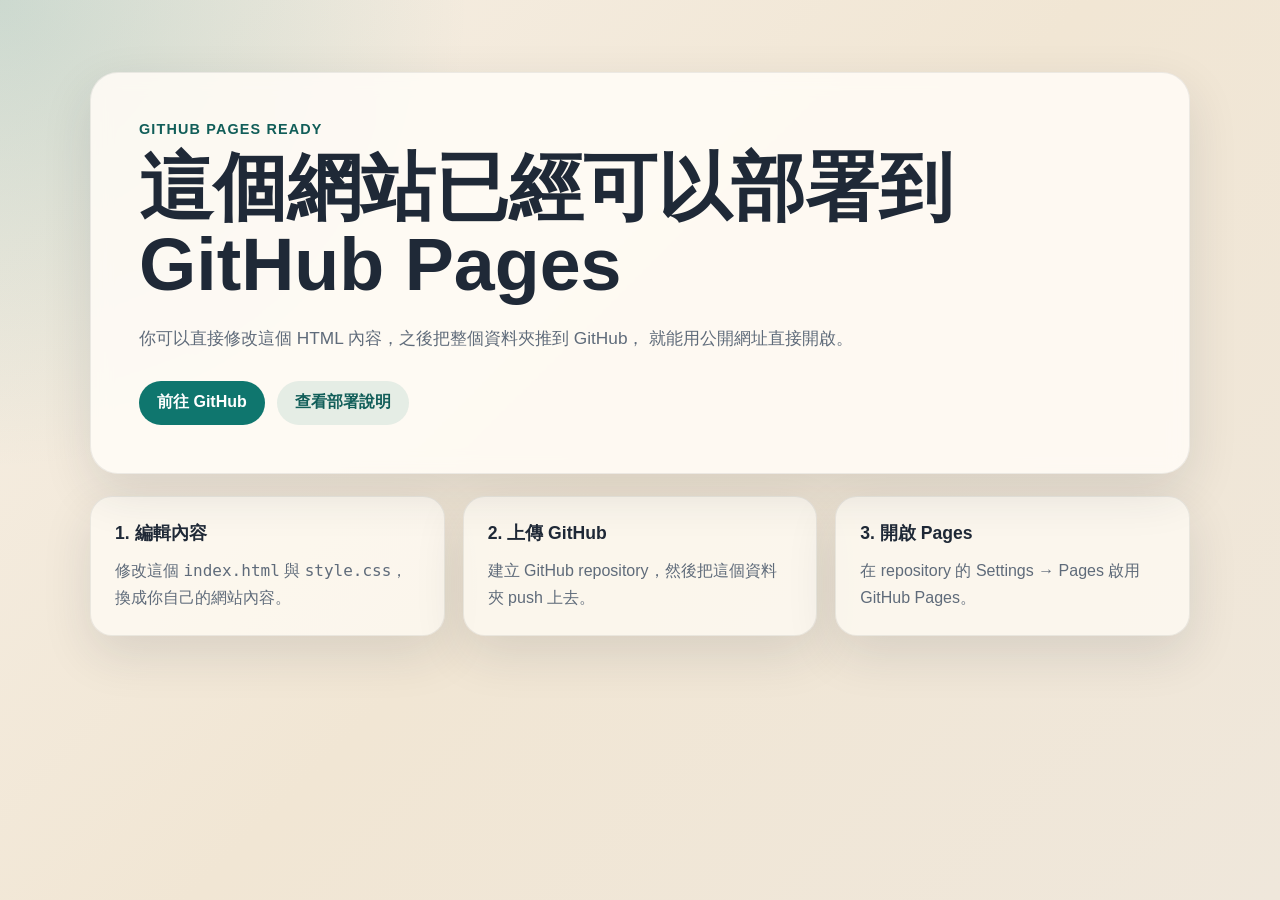
==== index.html @ 296b3e10 "Initial site" ====
<!doctype html>
<html lang="zh-Hant">
<head>
  <meta charset="utf-8">
  <meta name="viewport" content="width=device-width, initial-scale=1">
  <title>Cathay Site</title>
  <meta name="description" content="A simple site ready for GitHub Pages deployment.">
  <link rel="stylesheet" href="./style.css">
</head>
<body>
  <main class="page">
    <section class="hero">
      <p class="eyebrow">GitHub Pages Ready</p>
      <h1>這個網站已經可以部署到 GitHub Pages</h1>
      <p class="lead">
        你可以直接修改這個 HTML 內容，之後把整個資料夾推到 GitHub，
        就能用公開網址直接開啟。
      </p>
      <div class="actions">
        <a class="button primary" href="https://github.com/" target="_blank" rel="noreferrer">前往 GitHub</a>
        <a class="button secondary" href="./README.md">查看部署說明</a>
      </div>
    </section>

    <section class="card-grid">
      <article class="card">
        <h2>1. 編輯內容</h2>
        <p>修改這個 <code>index.html</code> 與 <code>style.css</code>，換成你自己的網站內容。</p>
      </article>
      <article class="card">
        <h2>2. 上傳 GitHub</h2>
        <p>建立 GitHub repository，然後把這個資料夾 push 上去。</p>
      </article>
      <article class="card">
        <h2>3. 開啟 Pages</h2>
        <p>在 repository 的 Settings → Pages 啟用 GitHub Pages。</p>
      </article>
    </section>
  </main>
</body>
</html>
---- style.css ----
:root {
  color-scheme: light;
  --bg: #f5efe4;
  --panel: rgba(255, 252, 246, 0.88);
  --text: #1f2937;
  --muted: #5f6b7a;
  --accent: #0f766e;
  --accent-strong: #115e59;
  --border: rgba(31, 41, 55, 0.08);
  --shadow: 0 18px 50px rgba(31, 41, 55, 0.12);
}

* {
  box-sizing: border-box;
}

body {
  margin: 0;
  min-height: 100vh;
  font-family: "Segoe UI", "Noto Sans TC", sans-serif;
  color: var(--text);
  background:
    radial-gradient(circle at top left, rgba(15, 118, 110, 0.18), transparent 30%),
    linear-gradient(135deg, #f6efe5 0%, #f1e6d4 50%, #efe7db 100%);
}

.page {
  width: min(1100px, calc(100% - 32px));
  margin: 0 auto;
  padding: 72px 0;
}

.hero {
  background: var(--panel);
  border: 1px solid var(--border);
  border-radius: 28px;
  padding: 48px;
  box-shadow: var(--shadow);
  backdrop-filter: blur(10px);
}

.eyebrow {
  margin: 0 0 12px;
  color: var(--accent-strong);
  font-size: 0.9rem;
  font-weight: 700;
  letter-spacing: 0.08em;
  text-transform: uppercase;
}

h1 {
  margin: 0;
  font-size: clamp(2.2rem, 6vw, 4.6rem);
  line-height: 1.05;
}

.lead {
  margin: 20px 0 0;
  max-width: 58rem;
  color: var(--muted);
  font-size: 1.08rem;
  line-height: 1.7;
}

.actions {
  display: flex;
  gap: 12px;
  flex-wrap: wrap;
  margin-top: 28px;
}

.button {
  display: inline-flex;
  align-items: center;
  justify-content: center;
  min-height: 44px;
  padding: 0 18px;
  border-radius: 999px;
  text-decoration: none;
  font-weight: 700;
}

.button.primary {
  color: #fff;
  background: var(--accent);
}

.button.secondary {
  color: var(--accent-strong);
  background: rgba(15, 118, 110, 0.1);
}

.card-grid {
  display: grid;
  grid-template-columns: repeat(3, minmax(0, 1fr));
  gap: 18px;
  margin-top: 22px;
}

.card {
  background: rgba(255, 252, 246, 0.72);
  border: 1px solid var(--border);
  border-radius: 22px;
  padding: 24px;
  box-shadow: var(--shadow);
}

.card h2 {
  margin-top: 0;
  margin-bottom: 12px;
  font-size: 1.1rem;
}

.card p {
  margin: 0;
  color: var(--muted);
  line-height: 1.7;
}

code {
  font-family: Consolas, Monaco, monospace;
}

@media (max-width: 780px) {
  .page {
    padding: 28px 0 40px;
  }

  .hero {
    padding: 28px;
    border-radius: 22px;
  }

  .card-grid {
    grid-template-columns: 1fr;
  }
}
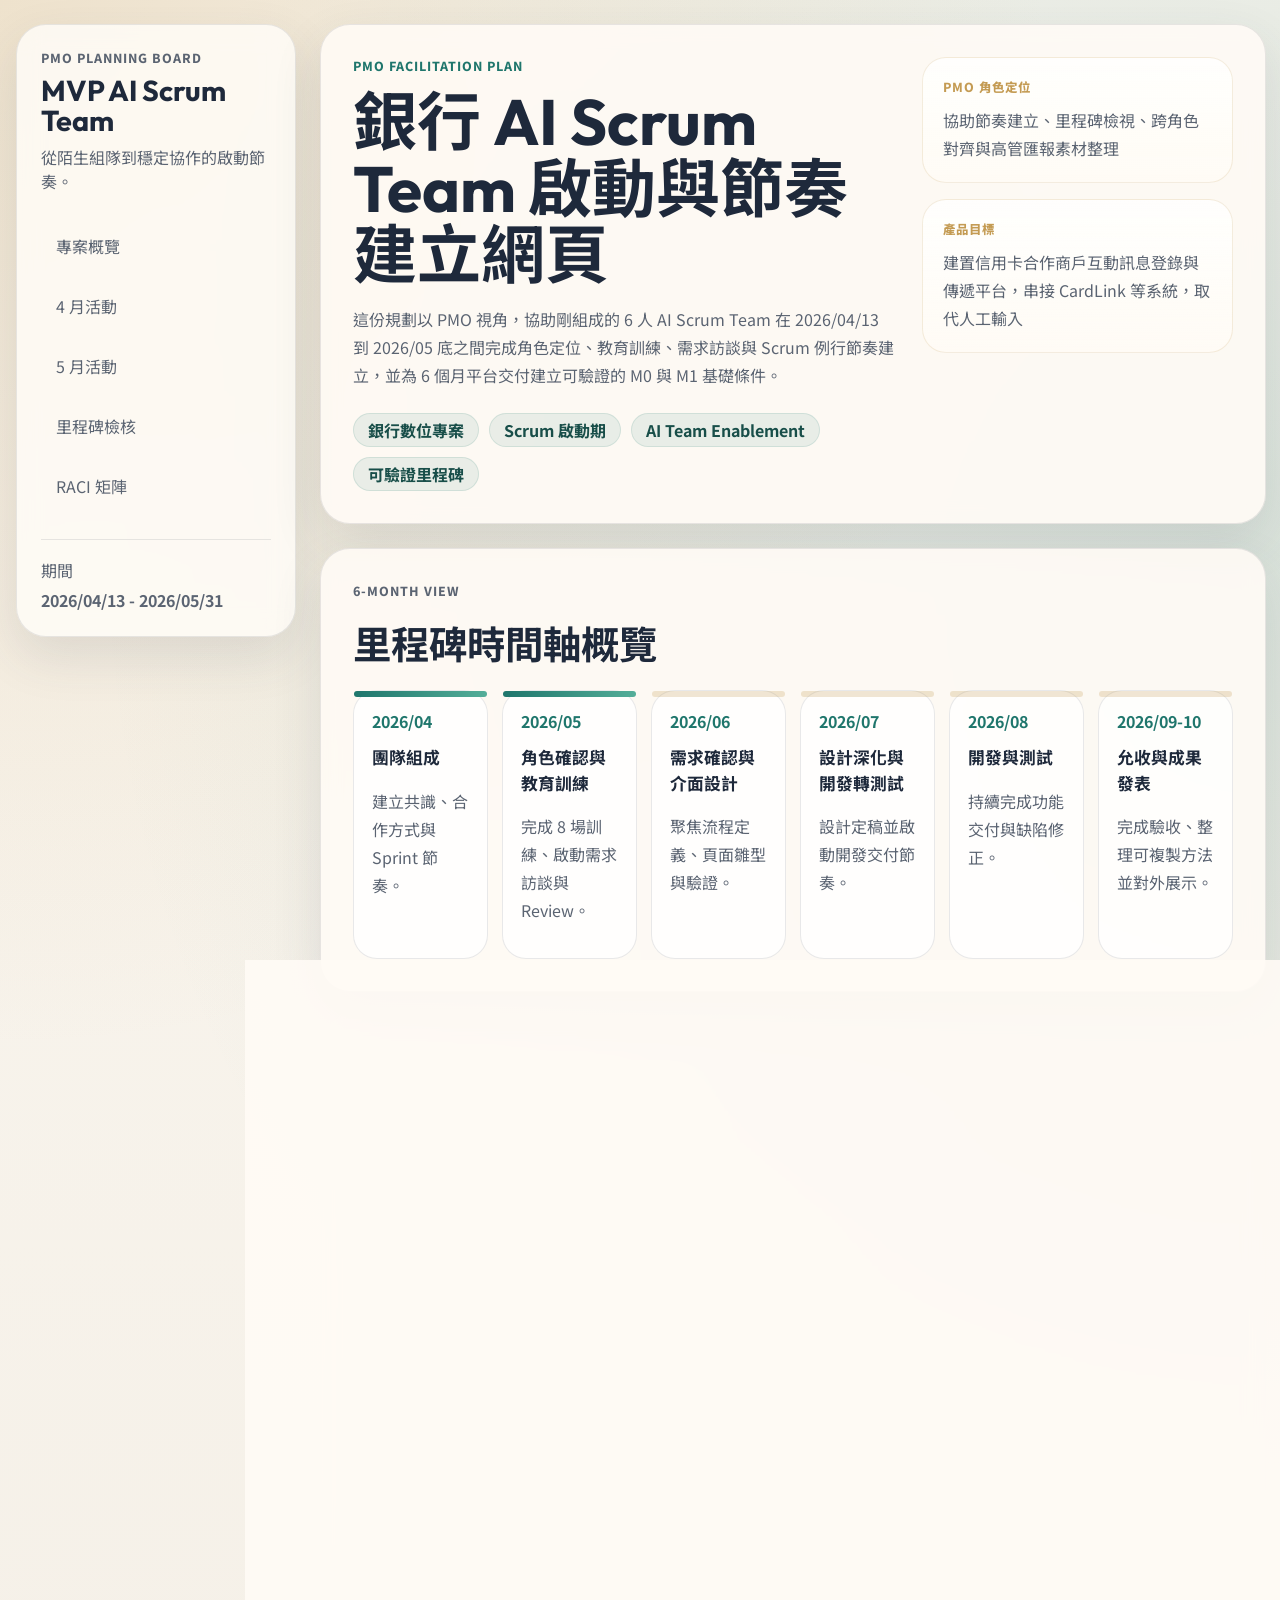
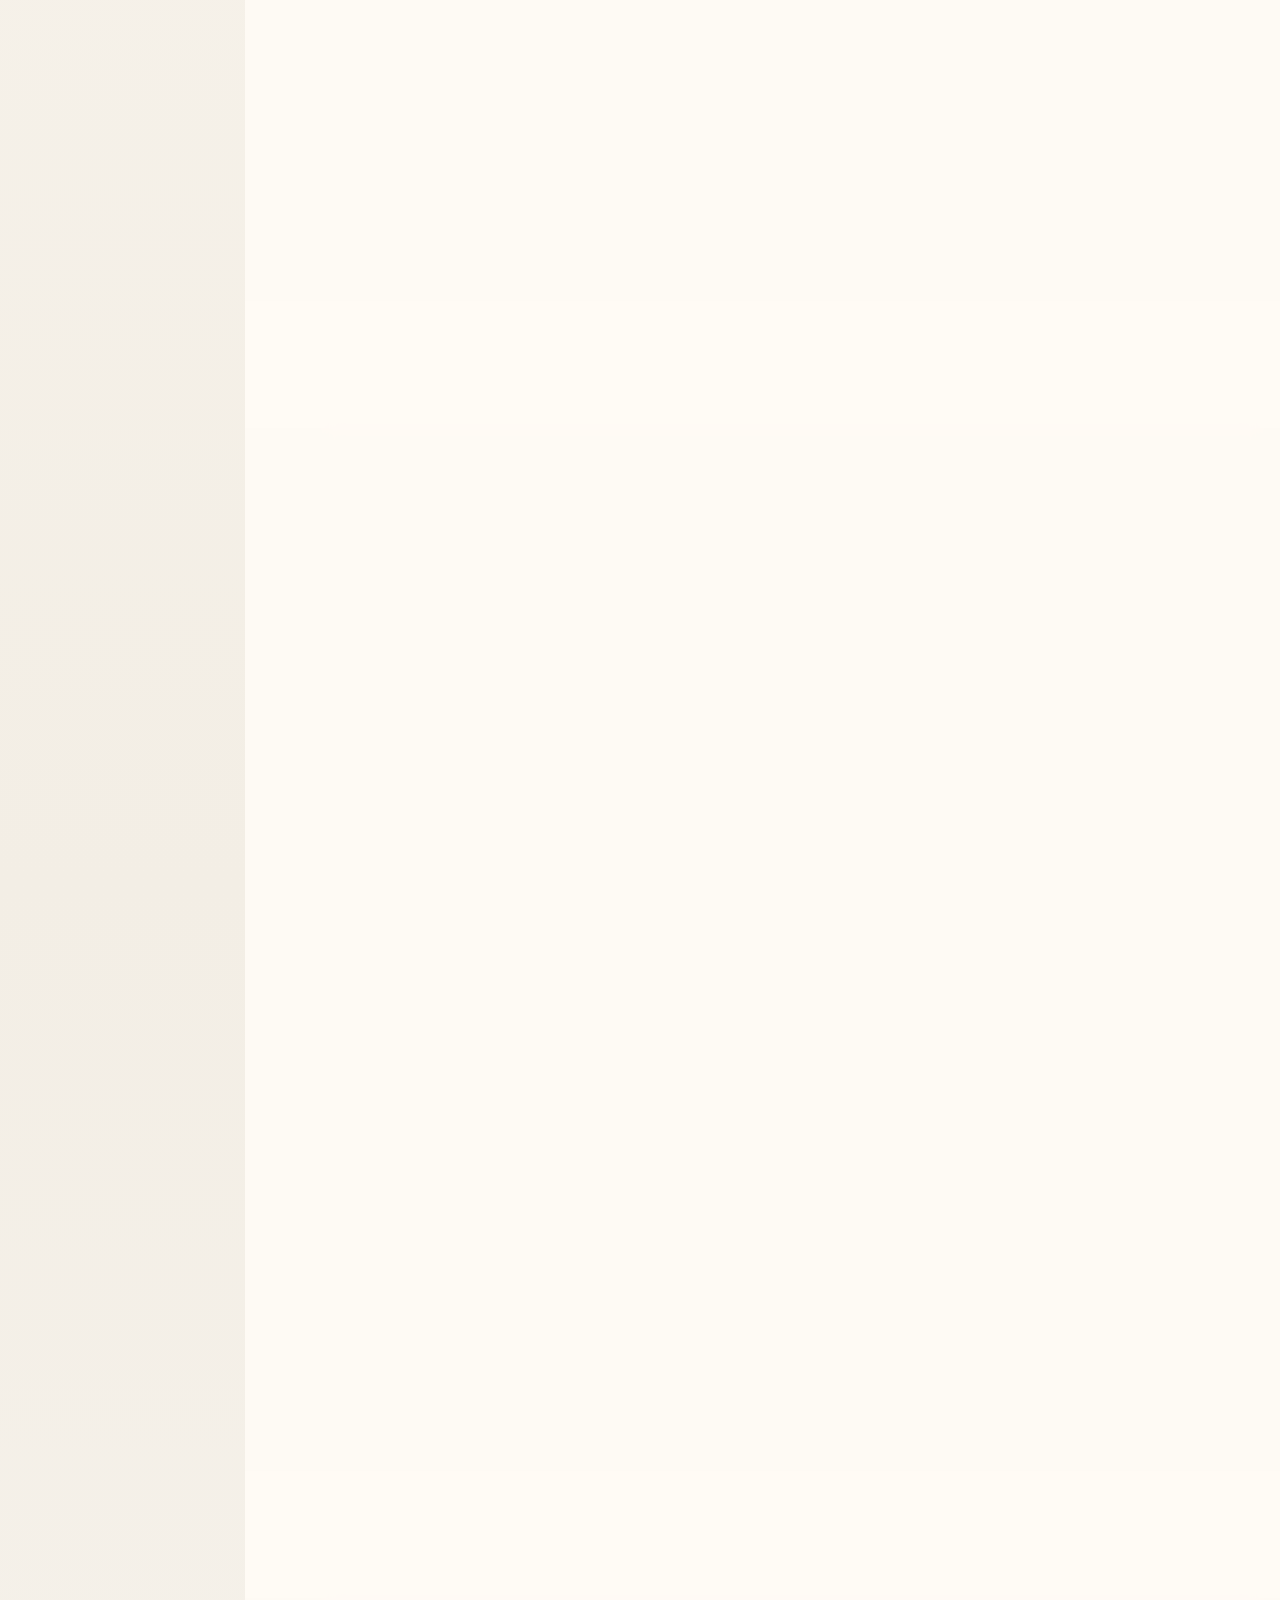
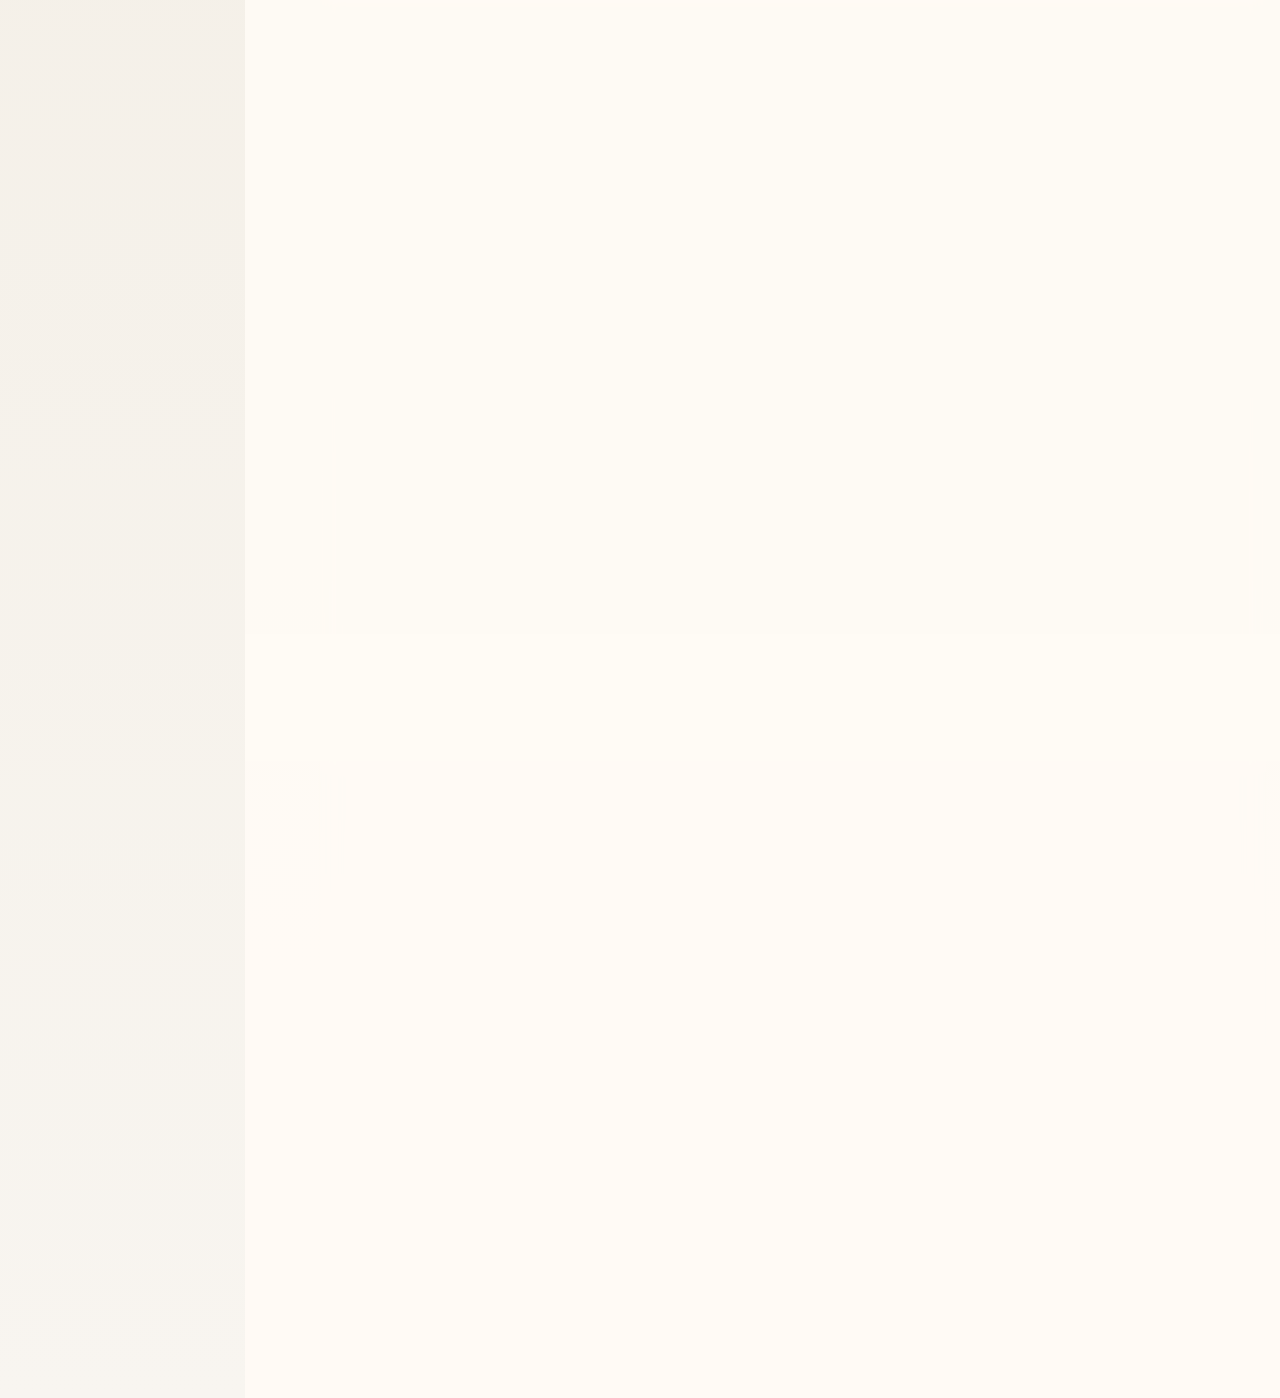
==== commit 3f6e3b8d: "Build AI Scrum Team planning page" ====
--- a/index.html
+++ b/index.html
@@ -1,41 +1,530 @@
-<!doctype html>
+﻿<!doctype html>
 <html lang="zh-Hant">
 <head>
   <meta charset="utf-8">
   <meta name="viewport" content="width=device-width, initial-scale=1">
-  <title>Cathay Site</title>
-  <meta name="description" content="A simple site ready for GitHub Pages deployment.">
+  <title>MVP AI Scrum Team 活動規劃</title>
+  <meta
+    name="description"
+    content="PMO 規劃的 AI Scrum Team 2026/04/13 至 2026/05 活動單頁網站，含時間軸、活動卡、里程碑與 RACI。"
+  >
+  <link rel="preconnect" href="https://fonts.googleapis.com">
+  <link rel="preconnect" href="https://fonts.gstatic.com" crossorigin>
+  <link
+    href="https://fonts.googleapis.com/css2?family=Noto+Sans+TC:wght@400;500;700;800&family=Outfit:wght@500;600;700&display=swap"
+    rel="stylesheet"
+  >
   <link rel="stylesheet" href="./style.css">
 </head>
 <body>
-  <main class="page">
-    <section class="hero">
-      <p class="eyebrow">GitHub Pages Ready</p>
-      <h1>這個網站已經可以部署到 GitHub Pages</h1>
-      <p class="lead">
-        你可以直接修改這個 HTML 內容，之後把整個資料夾推到 GitHub，
-        就能用公開網址直接開啟。
-      </p>
-      <div class="actions">
-        <a class="button primary" href="https://github.com/" target="_blank" rel="noreferrer">前往 GitHub</a>
-        <a class="button secondary" href="./README.md">查看部署說明</a>
+  <div class="page-shell">
+    <aside class="sidebar reveal" aria-label="頁面導覽">
+      <div class="sidebar__brand">
+        <p class="sidebar__eyebrow">PMO Planning Board</p>
+        <h1>MVP AI Scrum Team</h1>
+        <p>從陌生組隊到穩定協作的啟動節奏。</p>
       </div>
-    </section>
-
-    <section class="card-grid">
-      <article class="card">
-        <h2>1. 編輯內容</h2>
-        <p>修改這個 <code>index.html</code> 與 <code>style.css</code>，換成你自己的網站內容。</p>
-      </article>
-      <article class="card">
-        <h2>2. 上傳 GitHub</h2>
-        <p>建立 GitHub repository，然後把這個資料夾 push 上去。</p>
-      </article>
-      <article class="card">
-        <h2>3. 開啟 Pages</h2>
-        <p>在 repository 的 Settings → Pages 啟用 GitHub Pages。</p>
-      </article>
-    </section>
-  </main>
+      <nav class="sidebar__nav">
+        <a href="#hero">專案概覽</a>
+        <a href="#april">4 月活動</a>
+        <a href="#may">5 月活動</a>
+        <a href="#milestone">里程碑檢核</a>
+        <a href="#raci">RACI 矩陣</a>
+      </nav>
+      <div class="sidebar__meta">
+        <span>期間</span>
+        <strong>2026/04/13 - 2026/05/31</strong>
+      </div>
+    </aside>
+
+    <main class="content">
+      <section class="hero reveal" id="hero">
+        <div class="hero__copy">
+          <p class="eyebrow">PMO Facilitation Plan</p>
+          <h2>銀行 AI Scrum Team 啟動與節奏建立網頁</h2>
+          <p class="lead">
+            這份規劃以 PMO 視角，協助剛組成的 6 人 AI Scrum Team
+            在 2026/04/13 到 2026/05 底之間完成角色定位、教育訓練、需求訪談與
+            Scrum 例行節奏建立，並為 6 個月平台交付建立可驗證的 M0 與 M1 基礎條件。
+          </p>
+          <div class="hero__chips">
+            <span>銀行數位專案</span>
+            <span>Scrum 啟動期</span>
+            <span>AI Team Enablement</span>
+            <span>可驗證里程碑</span>
+          </div>
+        </div>
+        <div class="hero__panel">
+          <div class="panel-card">
+            <p class="panel-card__label">PMO 角色定位</p>
+            <p class="panel-card__value">
+              協助節奏建立、里程碑檢視、跨角色對齊與高管匯報素材整理
+            </p>
+          </div>
+          <div class="panel-card">
+            <p class="panel-card__label">產品目標</p>
+            <p class="panel-card__value">
+              建置信用卡合作商戶互動訊息登錄與傳遞平台，串接 CardLink 等系統，取代人工輸入
+            </p>
+          </div>
+        </div>
+      </section>
+
+      <section class="timeline reveal">
+        <div class="section-heading">
+          <p class="eyebrow">6-Month View</p>
+          <h3>里程碑時間軸概覽</h3>
+        </div>
+        <div class="timeline__track">
+          <article class="timeline__item is-current">
+            <span>2026/04</span>
+            <strong>團隊組成</strong>
+            <p>建立共識、合作方式與 Sprint 節奏。</p>
+          </article>
+          <article class="timeline__item is-current">
+            <span>2026/05</span>
+            <strong>角色確認與教育訓練</strong>
+            <p>完成 8 場訓練、啟動需求訪談與 Review。</p>
+          </article>
+          <article class="timeline__item">
+            <span>2026/06</span>
+            <strong>需求確認與介面設計</strong>
+            <p>聚焦流程定義、頁面雛型與驗證。</p>
+          </article>
+          <article class="timeline__item">
+            <span>2026/07</span>
+            <strong>設計深化與開發轉測試</strong>
+            <p>設計定稿並啟動開發交付節奏。</p>
+          </article>
+          <article class="timeline__item">
+            <span>2026/08</span>
+            <strong>開發與測試</strong>
+            <p>持續完成功能交付與缺陷修正。</p>
+          </article>
+          <article class="timeline__item">
+            <span>2026/09-10</span>
+            <strong>允收與成果發表</strong>
+            <p>完成驗收、整理可複製方法並對外展示。</p>
+          </article>
+        </div>
+      </section>
+
+      <section class="planning reveal" id="april">
+        <div class="section-heading">
+          <p class="eyebrow">April Sprint Setup</p>
+          <h3>4 月活動規劃</h3>
+          <p>從 2026/04/13 起，以每週節奏讓團隊從組隊進入可運作狀態。</p>
+        </div>
+        <div class="activity-list">
+          <details class="activity-card" open>
+            <summary>
+              <div>
+                <p class="activity-card__date">Week 1｜2026/04/13 - 2026/04/17</p>
+                <h4>Team Kickoff 與合作節奏建立</h4>
+              </div>
+              <span class="activity-card__tag">啟動</span>
+            </summary>
+            <div class="activity-card__body">
+              <div>
+                <h5>目標</h5>
+                <p>讓團隊理解專案任務、角色邊界與 6 個月里程碑，建立共同語言與日常合作節奏。</p>
+              </div>
+              <div>
+                <h5>執行內容</h5>
+                <ul>
+                  <li>舉辦 Team Kickoff，介紹專案背景、平台目標、利害關係人與成功條件。</li>
+                  <li>由 PMO 引導 Working Agreement 討論，確認 Daily Scrum、週會、決策與風險通報方式。</li>
+                  <li>安排角色自介與責任地圖工作坊，澄清 PO/BA、UIUX、SA、AI Lead、工程師互動接口。</li>
+                </ul>
+              </div>
+              <div>
+                <h5>產出物</h5>
+                <ul>
+                  <li>團隊合作公約清單</li>
+                  <li>角色責任地圖</li>
+                  <li>6 個月高階里程碑看板</li>
+                </ul>
+              </div>
+              <div>
+                <h5>主責角色</h5>
+                <p>PMO 主責，PO/BA、AI 工程師組長共同參與。</p>
+              </div>
+            </div>
+          </details>
+
+          <details class="activity-card">
+            <summary>
+              <div>
+                <p class="activity-card__date">Week 2｜2026/04/20 - 2026/04/24</p>
+                <h4>Scrum 基礎訓練與 M0 啟動 Sprint</h4>
+              </div>
+              <span class="activity-card__tag">訓練</span>
+            </summary>
+            <div class="activity-card__body">
+              <div>
+                <h5>目標</h5>
+                <p>建立 Scrum 最小共同認知，讓團隊開始用 Sprint 方式運作並追蹤啟動期待辦。</p>
+              </div>
+              <div>
+                <h5>執行內容</h5>
+                <ul>
+                  <li>完成教育訓練模組 1 至 3：Scrum 框架、需求拆解概念、跨角色協作模式。</li>
+                  <li>舉辦 Sprint Planning，建立 M0 啟動 Sprint 待辦並為每項工作指定 owner。</li>
+                  <li>開始固定 Daily Scrum，由 PMO 觀察節奏並協助障礙排除。</li>
+                </ul>
+              </div>
+              <div>
+                <h5>產出物</h5>
+                <ul>
+                  <li>M0 Sprint Backlog</li>
+                  <li>訓練出席與學習重點紀錄</li>
+                  <li>風險與阻礙清單</li>
+                </ul>
+              </div>
+              <div>
+                <h5>主責角色</h5>
+                <p>PMO、AI 工程師組長。</p>
+              </div>
+            </div>
+          </details>
+
+          <details class="activity-card">
+            <summary>
+              <div>
+                <p class="activity-card__date">Week 3｜2026/04/27 - 2026/04/30</p>
+                <h4>M0 對齊會議與 Sprint Review / Retro</h4>
+              </div>
+              <span class="activity-card__tag">檢核</span>
+            </summary>
+            <div class="activity-card__body">
+              <div>
+                <h5>目標</h5>
+                <p>確認啟動期產出已形成可運作的團隊基礎，並對大 PO 呈現目前狀態與下階段準備度。</p>
+              </div>
+              <div>
+                <h5>執行內容</h5>
+                <ul>
+                  <li>進行 Sprint Review，展示合作公約、責任地圖、Sprint 節奏與訓練完成情形。</li>
+                  <li>召開 Retrospective，整理初期協作摩擦點、資訊斷點與後續改善行動。</li>
+                  <li>由 PMO 與大 PO 對齊 M0 檢核結果與 5 月重點安排。</li>
+                </ul>
+              </div>
+              <div>
+                <h5>產出物</h5>
+                <ul>
+                  <li>M0 里程碑檢核結果</li>
+                  <li>Sprint Review 展示頁</li>
+                  <li>Retro 改善行動清單</li>
+                </ul>
+              </div>
+              <div>
+                <h5>主責角色</h5>
+                <p>PMO 主責，大 PO、全體團隊參與。</p>
+              </div>
+            </div>
+          </details>
+        </div>
+      </section>
+
+      <section class="planning reveal" id="may">
+        <div class="section-heading">
+          <p class="eyebrow">May Discovery Sprint</p>
+          <h3>5 月活動規劃</h3>
+          <p>延續訓練並進入需求訪談、訪談整理與 Sprint Review 節奏。</p>
+        </div>
+        <div class="training-strip">
+          <div class="training-strip__item">
+            <strong>訓練模組 4-5</strong>
+            <span>需求規格寫作、訪談引導技巧</span>
+          </div>
+          <div class="training-strip__item">
+            <strong>訓練模組 6-8</strong>
+            <span>非功能需求、AI 協作流程、自動化實務</span>
+          </div>
+        </div>
+        <div class="activity-list">
+          <details class="activity-card" open>
+            <summary>
+              <div>
+                <p class="activity-card__date">Week 1｜2026/05/01 - 2026/05/08</p>
+                <h4>教育訓練收斂與訪談腳本定稿</h4>
+              </div>
+              <span class="activity-card__tag">收斂</span>
+            </summary>
+            <div class="activity-card__body">
+              <div>
+                <h5>目標</h5>
+                <p>完成 8 場教育訓練，讓每個角色能以一致框架進入需求探索階段。</p>
+              </div>
+              <div>
+                <h5>執行內容</h5>
+                <ul>
+                  <li>完成訓練模組 4 至 8，並整理各角色在需求探索期的實際應用方式。</li>
+                  <li>由 PO/BA 主導、PMO 協作完成訪談題綱，涵蓋商戶端、銀行信用卡經營端、支付商戶經營端。</li>
+                  <li>舉辦 Sprint Planning，建立需求訪談 Sprint Backlog 與排程。</li>
+                </ul>
+              </div>
+              <div>
+                <h5>產出物</h5>
+                <ul>
+                  <li>8 場訓練完成清單</li>
+                  <li>三類使用者訪談題綱</li>
+                  <li>需求探索 Sprint Backlog</li>
+                </ul>
+              </div>
+              <div>
+                <h5>主責角色</h5>
+                <p>PO/BA、PMO、AI 工程師組長。</p>
+              </div>
+            </div>
+          </details>
+
+          <details class="activity-card">
+            <summary>
+              <div>
+                <p class="activity-card__date">Week 2｜2026/05/11 - 2026/05/15</p>
+                <h4>利害關係人與使用者需求訪談</h4>
+              </div>
+              <span class="activity-card__tag">訪談</span>
+            </summary>
+            <div class="activity-card__body">
+              <div>
+                <h5>目標</h5>
+                <p>透過訪談掌握人工輸入現況、訊息登錄流程、資料傳遞節點與未來平台關鍵需求。</p>
+              </div>
+              <div>
+                <h5>執行內容</h5>
+                <ul>
+                  <li>安排大 PO、銀行信用卡經營人員、支付商戶經營人員及合作商戶代表訪談時段。</li>
+                  <li>PO/BA 主訪、UIUX 與 SA 陪訪，分別收集流程痛點、畫面需求與非功能條件。</li>
+                  <li>PMO 每日彙整訪談阻礙與待確認事項，確保 Sprint 內可持續推進。</li>
+                </ul>
+              </div>
+              <div>
+                <h5>產出物</h5>
+                <ul>
+                  <li>訪談排程表</li>
+                  <li>角色別痛點清單</li>
+                  <li>現況流程重點摘要</li>
+                </ul>
+              </div>
+              <div>
+                <h5>主責角色</h5>
+                <p>PO/BA 主責，PMO 協調，UIUX 與 SA 共同參與。</p>
+              </div>
+            </div>
+          </details>
+
+          <details class="activity-card">
+            <summary>
+              <div>
+                <p class="activity-card__date">Week 3｜2026/05/18 - 2026/05/22</p>
+                <h4>需求整理工作坊與初版流程對齊</h4>
+              </div>
+              <span class="activity-card__tag">整合</span>
+            </summary>
+            <div class="activity-card__body">
+              <div>
+                <h5>目標</h5>
+                <p>把訪談資訊轉為可追蹤的需求主題與角色分工，為 6 月需求確認與 UI 設計鋪路。</p>
+              </div>
+              <div>
+                <h5>執行內容</h5>
+                <ul>
+                  <li>進行需求整理工作坊，萃取高頻痛點、資料節點與關鍵作業情境。</li>
+                  <li>PO/BA 建立初版 Product Backlog，UIUX 畫出核心流程草圖，SA 補充非功能需求輪廓。</li>
+                  <li>AI 工程師組長盤點 AI 團隊自動化作業可行範圍，支持後續交付節奏。</li>
+                </ul>
+              </div>
+              <div>
+                <h5>產出物</h5>
+                <ul>
+                  <li>初版 Product Backlog</li>
+                  <li>核心流程草圖</li>
+                  <li>非功能需求清單初稿</li>
+                </ul>
+              </div>
+              <div>
+                <h5>主責角色</h5>
+                <p>PO/BA、UIUX、SA、AI 工程師組長。</p>
+              </div>
+            </div>
+          </details>
+
+          <details class="activity-card">
+            <summary>
+              <div>
+                <p class="activity-card__date">Week 4｜2026/05/25 - 2026/05/31</p>
+                <h4>M1 Review、Retro 與 6 月準備</h4>
+              </div>
+              <span class="activity-card__tag">Review</span>
+            </summary>
+            <div class="activity-card__body">
+              <div>
+                <h5>目標</h5>
+                <p>確認 5 月底已形成可驗證的需求探索成果，並建立 6 月需求確認與介面設計的進場條件。</p>
+              </div>
+              <div>
+                <h5>執行內容</h5>
+                <ul>
+                  <li>舉辦 Sprint Review，向大 PO 展示訓練完成、訪談成果、Backlog 與流程草圖。</li>
+                  <li>進行 Retro，調整訪談節奏、紀錄品質與跨角色協作方式。</li>
+                  <li>由 PMO 統整 M1 達成度、未決議題與 6 月行動清單。</li>
+                </ul>
+              </div>
+              <div>
+                <h5>產出物</h5>
+                <ul>
+                  <li>M1 里程碑檢核結果</li>
+                  <li>Sprint Review 展示摘要</li>
+                  <li>6 月需求確認準備清單</li>
+                </ul>
+              </div>
+              <div>
+                <h5>主責角色</h5>
+                <p>PMO 主責，全體團隊與大 PO 共同參與。</p>
+              </div>
+            </div>
+          </details>
+        </div>
+      </section>
+
+      <section class="milestone reveal" id="milestone">
+        <div class="section-heading">
+          <p class="eyebrow">Milestone Gates</p>
+          <h3>里程碑檢核表</h3>
+          <p>每一項條件都設計成可被驗證的完成狀態，方便 PMO 與大 PO 對齊。</p>
+        </div>
+        <div class="milestone-grid">
+          <article class="check-card">
+            <div class="check-card__header">
+              <span class="check-card__badge">M0</span>
+              <div>
+                <h4>2026/04/30 啟動完成條件</h4>
+                <p>團隊已能用固定節奏協作，具備 5 月進入需求探索的基本運作能力。</p>
+              </div>
+            </div>
+            <label class="check-item"><input type="checkbox"><span>已完成 Team Kickoff，6 個角色皆參與並確認專案目標。</span></label>
+            <label class="check-item"><input type="checkbox"><span>團隊合作公約已確認，包含 Daily Scrum、週會、風險通報與決策方式。</span></label>
+            <label class="check-item"><input type="checkbox"><span>角色責任地圖已完成並可對照主要合作接口。</span></label>
+            <label class="check-item"><input type="checkbox"><span>教育訓練模組 1 至 3 已完成，並有出席與學習重點紀錄。</span></label>
+            <label class="check-item"><input type="checkbox"><span>M0 Sprint Backlog 已執行並完成 Sprint Review 與 Retro。</span></label>
+          </article>
+
+          <article class="check-card">
+            <div class="check-card__header">
+              <span class="check-card__badge is-secondary">M1</span>
+              <div>
+                <h4>2026/05/31 探索完成條件</h4>
+                <p>團隊已完成訓練與需求探索，能在 6 月進入需求確認與介面設計。</p>
+              </div>
+            </div>
+            <label class="check-item"><input type="checkbox"><span>8 場教育訓練皆完成，且各角色應用方式已整理。</span></label>
+            <label class="check-item"><input type="checkbox"><span>三類使用者訪談題綱、排程表與訪談紀錄摘要已完成。</span></label>
+            <label class="check-item"><input type="checkbox"><span>已形成角色別痛點清單與現況流程重點摘要。</span></label>
+            <label class="check-item"><input type="checkbox"><span>初版 Product Backlog、核心流程草圖與非功能需求清單初稿已完成。</span></label>
+            <label class="check-item"><input type="checkbox"><span>M1 Sprint Review 與 Retro 已完成，6 月準備清單已對齊大 PO。</span></label>
+          </article>
+        </div>
+      </section>
+
+      <section class="raci reveal" id="raci">
+        <div class="section-heading">
+          <p class="eyebrow">Responsibility Map</p>
+          <h3>RACI 矩陣</h3>
+          <p>聚焦 4 月至 5 月的主要工作事項，幫助團隊快速找到責任位置。</p>
+        </div>
+        <div class="table-wrap">
+          <table>
+            <thead>
+              <tr>
+                <th>工作事項</th>
+                <th>PO / BA</th>
+                <th>UIUX</th>
+                <th>SA</th>
+                <th>AI 組長</th>
+                <th>AI 工程師</th>
+                <th>PMO</th>
+                <th>大 PO</th>
+              </tr>
+            </thead>
+            <tbody>
+              <tr>
+                <th>Team Kickoff 與合作公約</th>
+                <td>C</td>
+                <td>C</td>
+                <td>C</td>
+                <td>C</td>
+                <td>I</td>
+                <td>A/R</td>
+                <td>I</td>
+              </tr>
+              <tr>
+                <th>教育訓練規劃與完成追蹤</th>
+                <td>C</td>
+                <td>C</td>
+                <td>C</td>
+                <td>R</td>
+                <td>I</td>
+                <td>A</td>
+                <td>I</td>
+              </tr>
+              <tr>
+                <th>Sprint Planning / Review / Retro</th>
+                <td>R</td>
+                <td>C</td>
+                <td>C</td>
+                <td>R</td>
+                <td>C</td>
+                <td>A</td>
+                <td>I</td>
+              </tr>
+              <tr>
+                <th>需求訪談題綱與排程</th>
+                <td>A/R</td>
+                <td>C</td>
+                <td>C</td>
+                <td>I</td>
+                <td>I</td>
+                <td>R</td>
+                <td>C</td>
+              </tr>
+              <tr>
+                <th>需求訪談執行與彙整</th>
+                <td>A/R</td>
+                <td>R</td>
+                <td>R</td>
+                <td>I</td>
+                <td>I</td>
+                <td>C</td>
+                <td>C</td>
+              </tr>
+              <tr>
+                <th>初版 Backlog / 流程草圖 / NFR 初稿</th>
+                <td>A/R</td>
+                <td>R</td>
+                <td>R</td>
+                <td>C</td>
+                <td>I</td>
+                <td>C</td>
+                <td>I</td>
+              </tr>
+              <tr>
+                <th>M0 / M1 里程碑檢核與高管匯報</th>
+                <td>C</td>
+                <td>I</td>
+                <td>I</td>
+                <td>C</td>
+                <td>I</td>
+                <td>A/R</td>
+                <td>C</td>
+              </tr>
+            </tbody>
+          </table>
+        </div>
+      </section>
+    </main>
+  </div>
+  <script src="./script.js"></script>
 </body>
 </html>
--- a/style.css
+++ b/style.css
@@ -1,137 +1,556 @@
-:root {
+﻿:root {
   color-scheme: light;
-  --bg: #f5efe4;
-  --panel: rgba(255, 252, 246, 0.88);
-  --text: #1f2937;
-  --muted: #5f6b7a;
-  --accent: #0f766e;
-  --accent-strong: #115e59;
-  --border: rgba(31, 41, 55, 0.08);
-  --shadow: 0 18px 50px rgba(31, 41, 55, 0.12);
+  --panel: rgba(255, 251, 245, 0.9);
+  --panel-strong: #fffdf8;
+  --line: rgba(30, 41, 59, 0.1);
+  --line-strong: rgba(20, 76, 73, 0.2);
+  --text: #1e293b;
+  --muted: #5b6472;
+  --accent: #1f766c;
+  --accent-deep: #184e49;
+  --accent-soft: #dff2ee;
+  --gold: #c49b53;
+  --shadow: 0 20px 50px rgba(58, 66, 86, 0.12);
+  --radius-xl: 30px;
+  --radius-lg: 24px;
 }
 
 * {
   box-sizing: border-box;
 }
 
+html {
+  scroll-behavior: smooth;
+}
+
 body {
   margin: 0;
   min-height: 100vh;
-  font-family: "Segoe UI", "Noto Sans TC", sans-serif;
   color: var(--text);
+  font-family: "Noto Sans TC", sans-serif;
   background:
-    radial-gradient(circle at top left, rgba(15, 118, 110, 0.18), transparent 30%),
-    linear-gradient(135deg, #f6efe5 0%, #f1e6d4 50%, #efe7db 100%);
-}
-
-.page {
-  width: min(1100px, calc(100% - 32px));
+    radial-gradient(circle at top left, rgba(196, 155, 83, 0.22), transparent 22%),
+    radial-gradient(circle at right 12%, rgba(31, 118, 108, 0.14), transparent 28%),
+    linear-gradient(180deg, #faf6ef 0%, #f3eee5 54%, #f8f5f0 100%);
+}
+
+a {
+  color: inherit;
+}
+
+.page-shell {
+  width: min(1440px, calc(100% - 32px));
   margin: 0 auto;
-  padding: 72px 0;
-}
-
-.hero {
+  padding: 24px 0 40px;
+  display: grid;
+  grid-template-columns: 280px minmax(0, 1fr);
+  gap: 24px;
+}
+
+.sidebar {
+  position: sticky;
+  top: 24px;
+  align-self: start;
+  padding: 24px;
+  border: 1px solid var(--line);
+  border-radius: var(--radius-xl);
+  background: rgba(255, 253, 248, 0.82);
+  box-shadow: var(--shadow);
+  backdrop-filter: blur(12px);
+}
+
+.sidebar__brand h1,
+.hero h2,
+.section-heading h3,
+.activity-card h4,
+.check-card h4 {
+  font-family: "Outfit", "Noto Sans TC", sans-serif;
+}
+
+.sidebar__eyebrow,
+.eyebrow,
+.panel-card__label,
+.activity-card__date {
+  letter-spacing: 0.08em;
+  text-transform: uppercase;
+}
+
+.sidebar__brand h1 {
+  margin: 8px 0 10px;
+  font-size: 1.8rem;
+  line-height: 1.05;
+}
+
+.sidebar__brand p,
+.sidebar__meta span,
+.sidebar__meta strong {
+  margin: 0;
+  color: var(--muted);
+}
+
+.sidebar__nav {
+  display: grid;
+  gap: 10px;
+  margin: 28px 0;
+}
+
+.sidebar__nav a {
+  padding: 12px 14px;
+  border: 1px solid transparent;
+  border-radius: 999px;
+  text-decoration: none;
+  color: var(--muted);
+  transition: 180ms ease;
+}
+
+.sidebar__nav a:hover,
+.sidebar__nav a:focus-visible {
+  color: var(--accent-deep);
+  border-color: var(--line-strong);
+  background: rgba(31, 118, 108, 0.08);
+  outline: none;
+}
+
+.sidebar__meta {
+  display: grid;
+  gap: 6px;
+  padding-top: 18px;
+  border-top: 1px solid var(--line);
+}
+
+.content {
+  display: grid;
+  gap: 24px;
+}
+
+.hero,
+.timeline,
+.planning,
+.milestone,
+.raci {
+  padding: 32px;
+  border: 1px solid var(--line);
+  border-radius: var(--radius-xl);
   background: var(--panel);
-  border: 1px solid var(--border);
-  border-radius: 28px;
-  padding: 48px;
   box-shadow: var(--shadow);
   backdrop-filter: blur(10px);
 }
 
-.eyebrow {
-  margin: 0 0 12px;
-  color: var(--accent-strong);
-  font-size: 0.9rem;
+.hero {
+  display: grid;
+  grid-template-columns: minmax(0, 1.4fr) minmax(280px, 0.8fr);
+  gap: 24px;
+  align-items: start;
+}
+
+.eyebrow,
+.sidebar__eyebrow {
+  margin: 0;
+  color: var(--accent);
+  font-size: 0.78rem;
+  font-weight: 800;
+}
+
+.hero h2 {
+  margin: 14px 0 0;
+  font-size: clamp(2.2rem, 5vw, 4.2rem);
+  line-height: 1.04;
+}
+
+.lead,
+.section-heading p,
+.timeline__item p,
+.panel-card__value,
+.activity-card__body p,
+.check-card__header p {
+  color: var(--muted);
+  line-height: 1.75;
+}
+
+.hero__chips {
+  display: flex;
+  gap: 10px;
+  flex-wrap: wrap;
+  margin-top: 24px;
+}
+
+.hero__chips span,
+.activity-card__tag,
+.check-card__badge {
+  display: inline-flex;
+  align-items: center;
+  min-height: 34px;
+  padding: 0 14px;
+  border-radius: 999px;
   font-weight: 700;
-  letter-spacing: 0.08em;
-  text-transform: uppercase;
-}
-
-h1 {
-  margin: 0;
-  font-size: clamp(2.2rem, 6vw, 4.6rem);
-  line-height: 1.05;
-}
-
-.lead {
-  margin: 20px 0 0;
-  max-width: 58rem;
+}
+
+.hero__chips span {
+  color: var(--accent-deep);
+  background: rgba(31, 118, 108, 0.09);
+  border: 1px solid rgba(31, 118, 108, 0.12);
+}
+
+.hero__panel {
+  display: grid;
+  gap: 16px;
+}
+
+.panel-card {
+  padding: 20px;
+  border-radius: var(--radius-lg);
+  background:
+    linear-gradient(180deg, rgba(255, 255, 255, 0.72), rgba(255, 251, 245, 0.98)),
+    var(--panel-strong);
+  border: 1px solid rgba(196, 155, 83, 0.18);
+}
+
+.panel-card__label {
+  margin: 0 0 10px;
+  color: var(--gold);
+  font-size: 0.78rem;
+  font-weight: 800;
+}
+
+.panel-card__value {
+  margin: 0;
+  font-size: 1rem;
+}
+
+.section-heading {
+  margin-bottom: 20px;
+}
+
+.section-heading h3 {
+  margin: 12px 0 8px;
+  font-size: clamp(1.6rem, 3vw, 2.6rem);
+}
+
+.section-heading p {
+  margin: 0;
+}
+
+.timeline__track {
+  display: grid;
+  grid-template-columns: repeat(6, minmax(0, 1fr));
+  gap: 14px;
+}
+
+.timeline__item {
+  position: relative;
+  min-height: 190px;
+  padding: 18px;
+  border-radius: var(--radius-lg);
+  background: rgba(255, 255, 255, 0.72);
+  border: 1px solid var(--line);
+}
+
+.timeline__item::before {
+  content: "";
+  position: absolute;
+  inset: 0 auto auto 0;
+  width: 100%;
+  height: 6px;
+  border-radius: 999px;
+  background: rgba(196, 155, 83, 0.25);
+}
+
+.timeline__item.is-current::before {
+  background: linear-gradient(90deg, var(--accent), #54ae99);
+}
+
+.timeline__item span {
+  display: block;
+  color: var(--accent);
+  font-weight: 700;
+  margin-bottom: 12px;
+}
+
+.timeline__item strong {
+  display: block;
+  font-size: 1.05rem;
+  line-height: 1.5;
+}
+
+.activity-list {
+  display: grid;
+  gap: 16px;
+}
+
+.activity-card {
+  border: 1px solid var(--line);
+  border-radius: var(--radius-lg);
+  background: rgba(255, 255, 255, 0.68);
+  overflow: hidden;
+}
+
+.activity-card summary {
+  display: flex;
+  justify-content: space-between;
+  align-items: center;
+  gap: 16px;
+  padding: 22px 24px;
+  cursor: pointer;
+  list-style: none;
+}
+
+.activity-card summary::-webkit-details-marker {
+  display: none;
+}
+
+.activity-card[open] summary {
+  background: rgba(31, 118, 108, 0.05);
+}
+
+.activity-card__date {
+  margin: 0 0 8px;
+  color: var(--gold);
+  font-size: 0.78rem;
+  font-weight: 800;
+}
+
+.activity-card h4 {
+  margin: 0;
+  font-size: 1.35rem;
+}
+
+.activity-card__tag {
+  flex-shrink: 0;
+  color: var(--accent-deep);
+  background: var(--accent-soft);
+}
+
+.activity-card__body {
+  display: grid;
+  grid-template-columns: repeat(2, minmax(0, 1fr));
+  gap: 20px;
+  padding: 0 24px 24px;
+}
+
+.activity-card__body h5 {
+  margin: 0 0 10px;
+  font-size: 1rem;
+}
+
+.activity-card__body p,
+.activity-card__body ul {
+  margin: 0;
+}
+
+.activity-card__body ul {
+  padding-left: 20px;
   color: var(--muted);
-  font-size: 1.08rem;
-  line-height: 1.7;
-}
-
-.actions {
+  line-height: 1.75;
+}
+
+.training-strip {
+  display: grid;
+  grid-template-columns: repeat(2, minmax(0, 1fr));
+  gap: 16px;
+  margin-bottom: 16px;
+}
+
+.training-strip__item {
+  padding: 18px 20px;
+  border-radius: var(--radius-lg);
+  border: 1px solid rgba(31, 118, 108, 0.15);
+  background: linear-gradient(135deg, rgba(223, 242, 238, 0.82), rgba(255, 249, 238, 0.9));
+}
+
+.training-strip__item strong,
+.training-strip__item span {
+  display: block;
+}
+
+.training-strip__item strong {
+  margin-bottom: 6px;
+}
+
+.training-strip__item span {
+  color: var(--muted);
+  line-height: 1.6;
+}
+
+.milestone-grid {
+  display: grid;
+  grid-template-columns: repeat(2, minmax(0, 1fr));
+  gap: 18px;
+}
+
+.check-card {
+  padding: 24px;
+  border-radius: var(--radius-lg);
+  border: 1px solid var(--line);
+  background: rgba(255, 255, 255, 0.74);
+}
+
+.check-card__header {
+  display: flex;
+  gap: 14px;
+  align-items: flex-start;
+  margin-bottom: 16px;
+}
+
+.check-card__badge {
+  background: rgba(196, 155, 83, 0.16);
+  color: #8b651f;
+}
+
+.check-card__badge.is-secondary {
+  color: var(--accent-deep);
+  background: rgba(31, 118, 108, 0.12);
+}
+
+.check-card h4 {
+  margin: 0 0 6px;
+  font-size: 1.3rem;
+}
+
+.check-card__header p {
+  margin: 0;
+}
+
+.check-item {
   display: flex;
   gap: 12px;
-  flex-wrap: wrap;
-  margin-top: 28px;
-}
-
-.button {
-  display: inline-flex;
-  align-items: center;
-  justify-content: center;
-  min-height: 44px;
-  padding: 0 18px;
-  border-radius: 999px;
-  text-decoration: none;
-  font-weight: 700;
-}
-
-.button.primary {
-  color: #fff;
+  align-items: flex-start;
+  padding: 12px 0;
+  border-top: 1px solid rgba(30, 41, 59, 0.07);
+  cursor: pointer;
+}
+
+.check-item input {
+  appearance: none;
+  width: 22px;
+  height: 22px;
+  margin: 3px 0 0;
+  flex-shrink: 0;
+  border: 1.5px solid rgba(31, 118, 108, 0.32);
+  border-radius: 7px;
+  background: #fff;
+  display: grid;
+  place-items: center;
+}
+
+.check-item input::after {
+  content: "";
+  width: 10px;
+  height: 10px;
+  border-radius: 3px;
+  transform: scale(0);
+  transition: transform 150ms ease;
   background: var(--accent);
 }
 
-.button.secondary {
-  color: var(--accent-strong);
-  background: rgba(15, 118, 110, 0.1);
-}
-
-.card-grid {
-  display: grid;
-  grid-template-columns: repeat(3, minmax(0, 1fr));
-  gap: 18px;
-  margin-top: 22px;
-}
-
-.card {
-  background: rgba(255, 252, 246, 0.72);
-  border: 1px solid var(--border);
-  border-radius: 22px;
-  padding: 24px;
-  box-shadow: var(--shadow);
-}
-
-.card h2 {
-  margin-top: 0;
-  margin-bottom: 12px;
-  font-size: 1.1rem;
-}
-
-.card p {
-  margin: 0;
+.check-item input:checked::after {
+  transform: scale(1);
+}
+
+.check-item span {
   color: var(--muted);
   line-height: 1.7;
 }
 
-code {
-  font-family: Consolas, Monaco, monospace;
-}
-
-@media (max-width: 780px) {
-  .page {
-    padding: 28px 0 40px;
-  }
-
-  .hero {
-    padding: 28px;
+.check-item.is-complete span {
+  color: var(--text);
+}
+
+.table-wrap {
+  overflow-x: auto;
+}
+
+table {
+  width: 100%;
+  border-collapse: collapse;
+  min-width: 880px;
+  background: rgba(255, 255, 255, 0.72);
+  border-radius: var(--radius-lg);
+  overflow: hidden;
+}
+
+thead th {
+  background: rgba(31, 118, 108, 0.08);
+  color: var(--accent-deep);
+}
+
+th,
+td {
+  padding: 16px 14px;
+  border-bottom: 1px solid rgba(30, 41, 59, 0.08);
+  text-align: center;
+}
+
+tbody th {
+  text-align: left;
+  background: rgba(255, 251, 245, 0.72);
+}
+
+.reveal {
+  opacity: 0;
+  transform: translateY(26px);
+}
+
+.reveal.is-visible {
+  animation: reveal-up 700ms cubic-bezier(0.2, 0.8, 0.2, 1) forwards;
+}
+
+@keyframes reveal-up {
+  from {
+    opacity: 0;
+    transform: translateY(26px);
+  }
+  to {
+    opacity: 1;
+    transform: translateY(0);
+  }
+}
+
+@media (max-width: 1180px) {
+  .page-shell {
+    grid-template-columns: 1fr;
+  }
+
+  .sidebar {
+    position: relative;
+    top: auto;
+  }
+
+  .timeline__track {
+    grid-template-columns: repeat(3, minmax(0, 1fr));
+  }
+}
+
+@media (max-width: 900px) {
+  .hero,
+  .activity-card__body,
+  .milestone-grid,
+  .training-strip {
+    grid-template-columns: 1fr;
+  }
+}
+
+@media (max-width: 720px) {
+  .page-shell {
+    width: min(100%, calc(100% - 20px));
+    padding-top: 10px;
+  }
+
+  .hero,
+  .timeline,
+  .planning,
+  .milestone,
+  .raci,
+  .sidebar {
+    padding: 22px;
     border-radius: 22px;
   }
 
-  .card-grid {
+  .timeline__track {
     grid-template-columns: 1fr;
   }
-}
+
+  .activity-card summary {
+    align-items: flex-start;
+    flex-direction: column;
+  }
+}
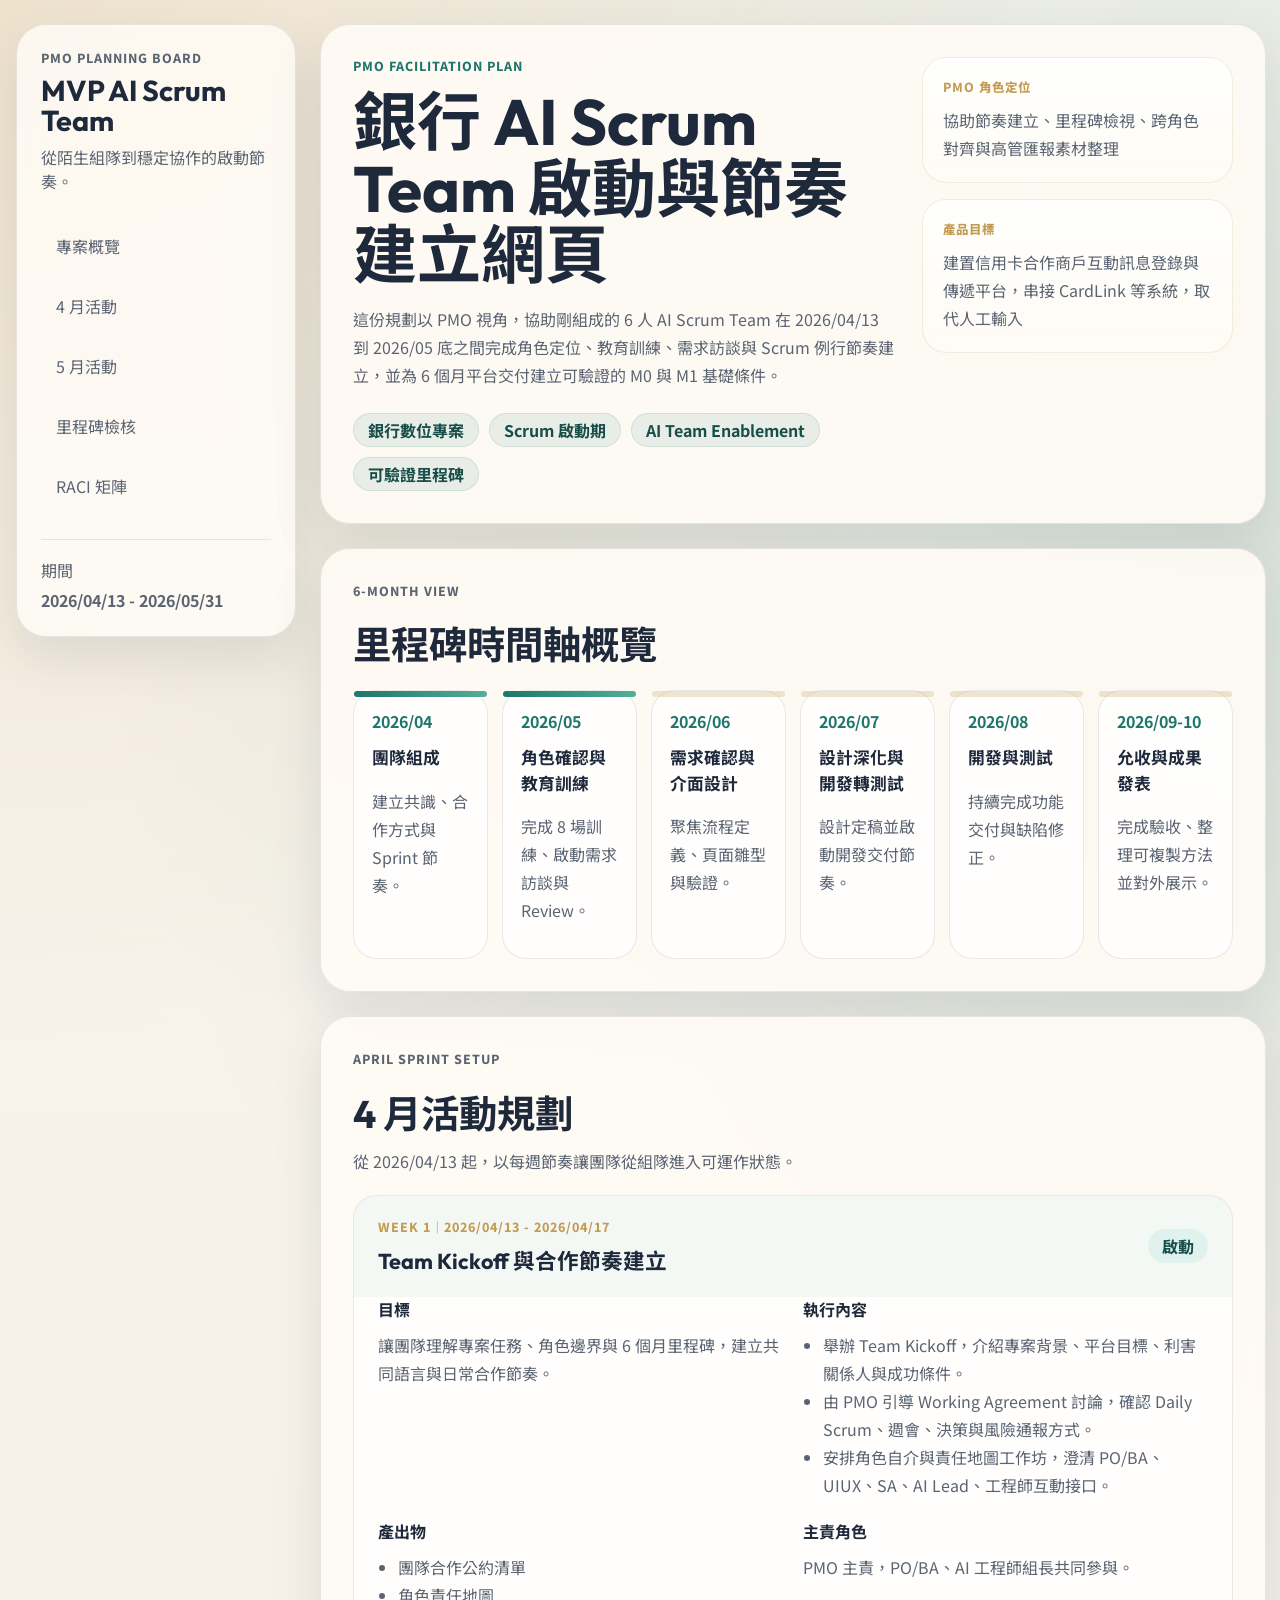
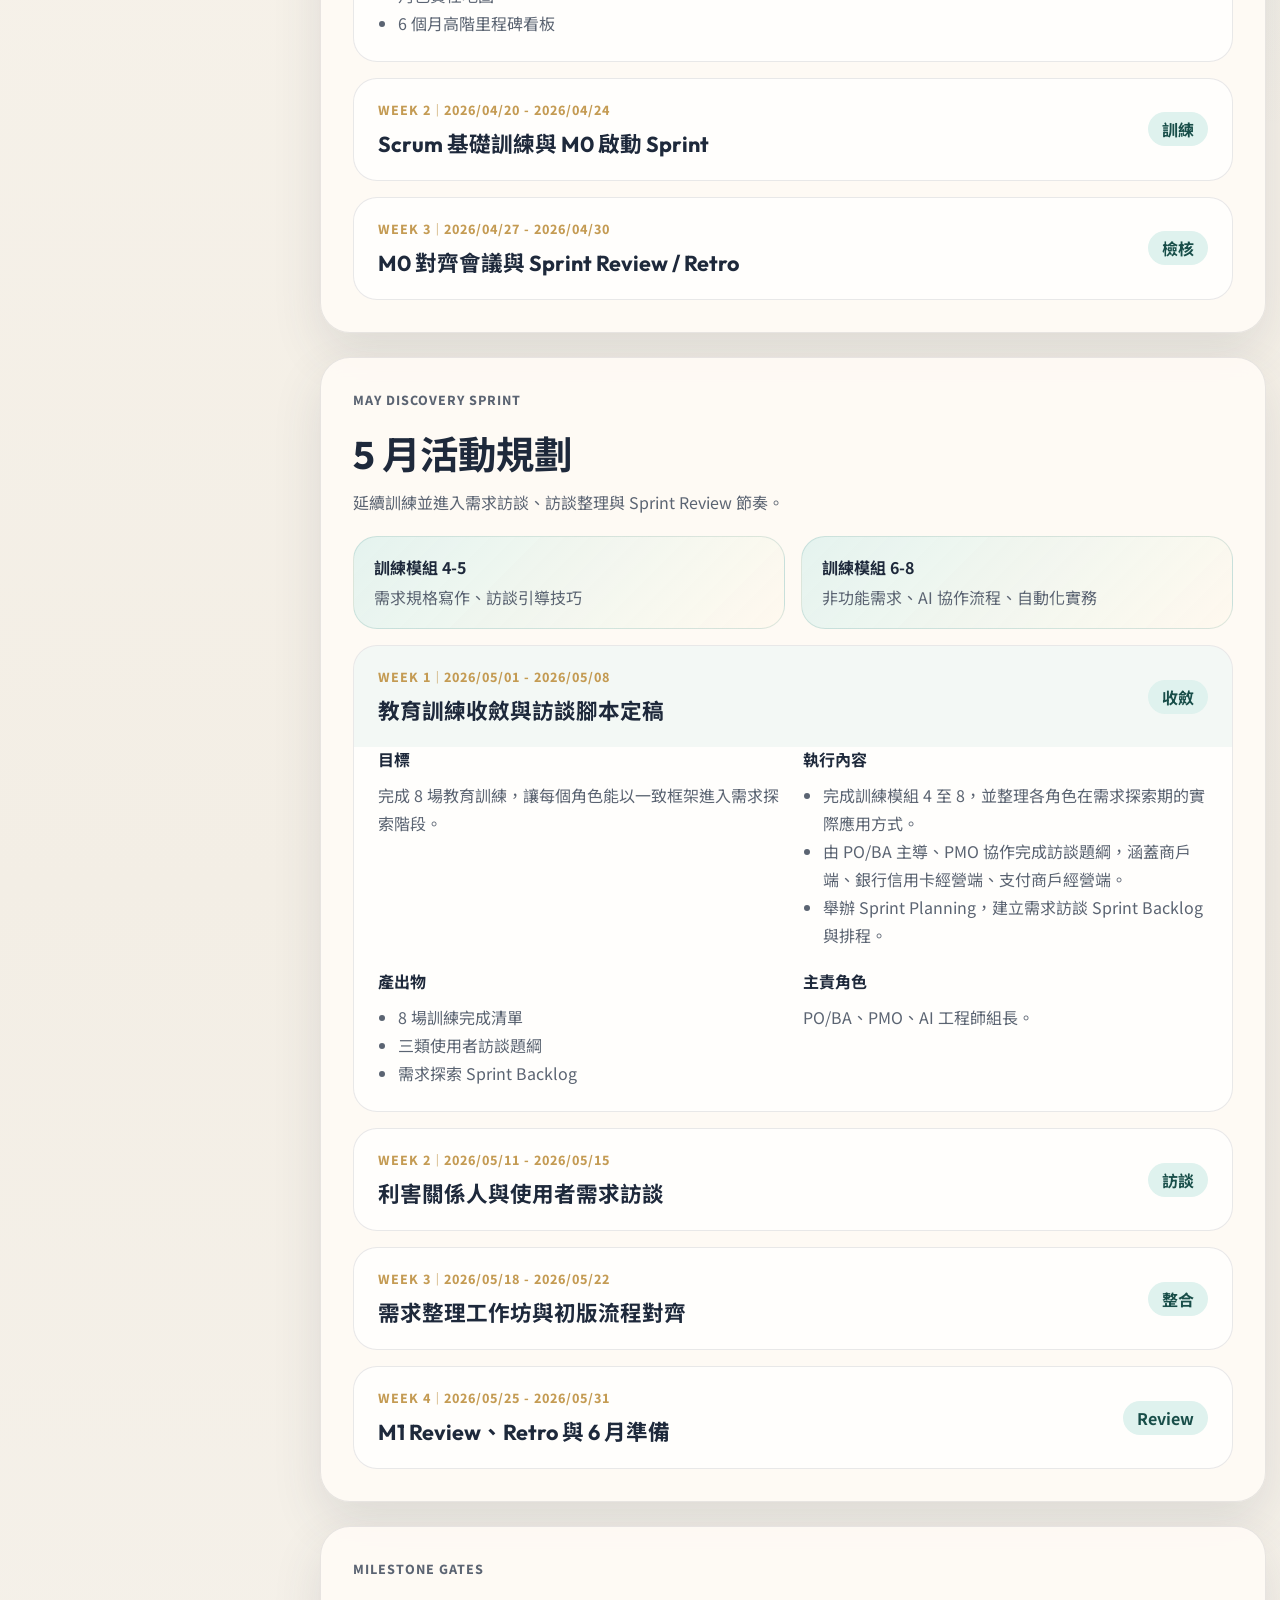
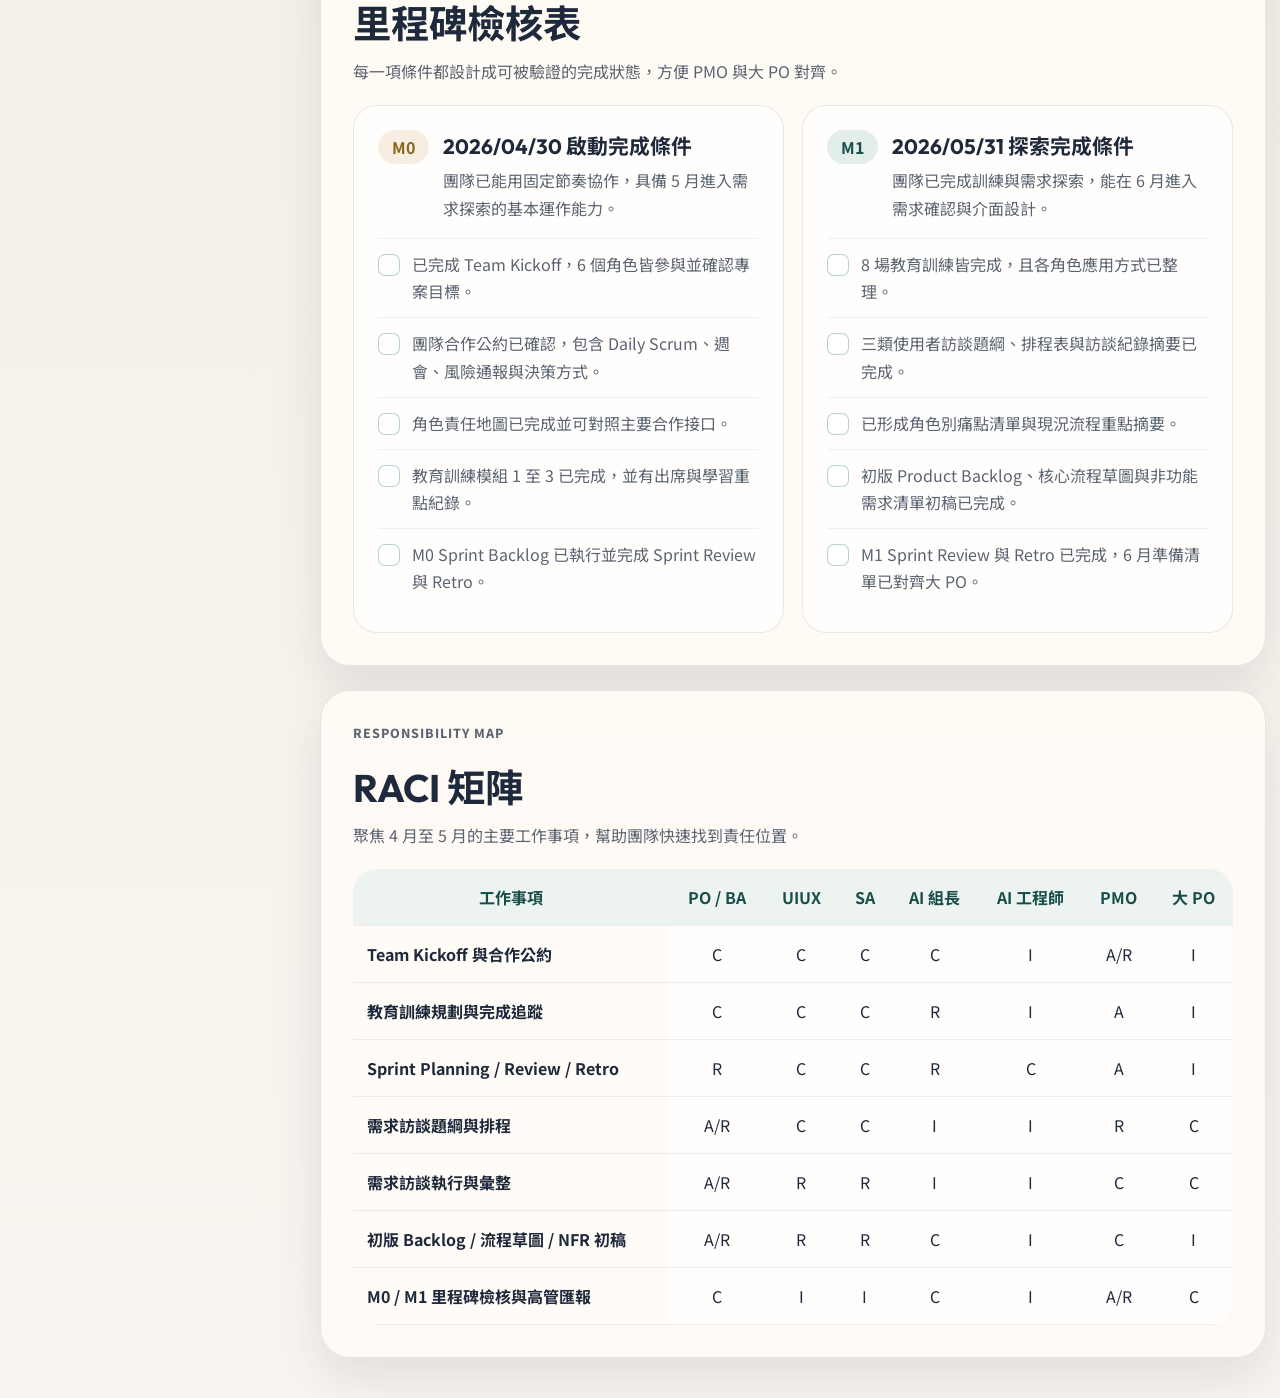
==== commit 01f9a0c1: "Inline styles and scripts into single HTML" ====
--- a/index.html
+++ b/index.html
@@ -14,7 +14,564 @@
     href="https://fonts.googleapis.com/css2?family=Noto+Sans+TC:wght@400;500;700;800&family=Outfit:wght@500;600;700&display=swap"
     rel="stylesheet"
   >
-  <link rel="stylesheet" href="./style.css">
+  <style>
+    :root {
+      color-scheme: light;
+      --panel: rgba(255, 251, 245, 0.9);
+      --panel-strong: #fffdf8;
+      --line: rgba(30, 41, 59, 0.1);
+      --line-strong: rgba(20, 76, 73, 0.2);
+      --text: #1e293b;
+      --muted: #5b6472;
+      --accent: #1f766c;
+      --accent-deep: #184e49;
+      --accent-soft: #dff2ee;
+      --gold: #c49b53;
+      --shadow: 0 20px 50px rgba(58, 66, 86, 0.12);
+      --radius-xl: 30px;
+      --radius-lg: 24px;
+    }
+
+    * {
+      box-sizing: border-box;
+    }
+
+    html {
+      scroll-behavior: smooth;
+    }
+
+    body {
+      margin: 0;
+      min-height: 100vh;
+      color: var(--text);
+      font-family: "Noto Sans TC", sans-serif;
+      background:
+        radial-gradient(circle at top left, rgba(196, 155, 83, 0.22), transparent 22%),
+        radial-gradient(circle at right 12%, rgba(31, 118, 108, 0.14), transparent 28%),
+        linear-gradient(180deg, #faf6ef 0%, #f3eee5 54%, #f8f5f0 100%);
+    }
+
+    a {
+      color: inherit;
+    }
+
+    .page-shell {
+      width: min(1440px, calc(100% - 32px));
+      margin: 0 auto;
+      padding: 24px 0 40px;
+      display: grid;
+      grid-template-columns: 280px minmax(0, 1fr);
+      gap: 24px;
+    }
+
+    .sidebar {
+      position: sticky;
+      top: 24px;
+      align-self: start;
+      padding: 24px;
+      border: 1px solid var(--line);
+      border-radius: var(--radius-xl);
+      background: rgba(255, 253, 248, 0.82);
+      box-shadow: var(--shadow);
+      backdrop-filter: blur(12px);
+    }
+
+    .sidebar__brand h1,
+    .hero h2,
+    .section-heading h3,
+    .activity-card h4,
+    .check-card h4 {
+      font-family: "Outfit", "Noto Sans TC", sans-serif;
+    }
+
+    .sidebar__eyebrow,
+    .eyebrow,
+    .panel-card__label,
+    .activity-card__date {
+      letter-spacing: 0.08em;
+      text-transform: uppercase;
+    }
+
+    .sidebar__brand h1 {
+      margin: 8px 0 10px;
+      font-size: 1.8rem;
+      line-height: 1.05;
+    }
+
+    .sidebar__brand p,
+    .sidebar__meta span,
+    .sidebar__meta strong {
+      margin: 0;
+      color: var(--muted);
+    }
+
+    .sidebar__nav {
+      display: grid;
+      gap: 10px;
+      margin: 28px 0;
+    }
+
+    .sidebar__nav a {
+      padding: 12px 14px;
+      border: 1px solid transparent;
+      border-radius: 999px;
+      text-decoration: none;
+      color: var(--muted);
+      transition: 180ms ease;
+    }
+
+    .sidebar__nav a:hover,
+    .sidebar__nav a:focus-visible {
+      color: var(--accent-deep);
+      border-color: var(--line-strong);
+      background: rgba(31, 118, 108, 0.08);
+      outline: none;
+    }
+
+    .sidebar__meta {
+      display: grid;
+      gap: 6px;
+      padding-top: 18px;
+      border-top: 1px solid var(--line);
+    }
+
+    .content {
+      display: grid;
+      gap: 24px;
+    }
+
+    .hero,
+    .timeline,
+    .planning,
+    .milestone,
+    .raci {
+      padding: 32px;
+      border: 1px solid var(--line);
+      border-radius: var(--radius-xl);
+      background: var(--panel);
+      box-shadow: var(--shadow);
+      backdrop-filter: blur(10px);
+    }
+
+    .hero {
+      display: grid;
+      grid-template-columns: minmax(0, 1.4fr) minmax(280px, 0.8fr);
+      gap: 24px;
+      align-items: start;
+    }
+
+    .eyebrow,
+    .sidebar__eyebrow {
+      margin: 0;
+      color: var(--accent);
+      font-size: 0.78rem;
+      font-weight: 800;
+    }
+
+    .hero h2 {
+      margin: 14px 0 0;
+      font-size: clamp(2.2rem, 5vw, 4.2rem);
+      line-height: 1.04;
+    }
+
+    .lead,
+    .section-heading p,
+    .timeline__item p,
+    .panel-card__value,
+    .activity-card__body p,
+    .check-card__header p {
+      color: var(--muted);
+      line-height: 1.75;
+    }
+
+    .hero__chips {
+      display: flex;
+      gap: 10px;
+      flex-wrap: wrap;
+      margin-top: 24px;
+    }
+
+    .hero__chips span,
+    .activity-card__tag,
+    .check-card__badge {
+      display: inline-flex;
+      align-items: center;
+      min-height: 34px;
+      padding: 0 14px;
+      border-radius: 999px;
+      font-weight: 700;
+    }
+
+    .hero__chips span {
+      color: var(--accent-deep);
+      background: rgba(31, 118, 108, 0.09);
+      border: 1px solid rgba(31, 118, 108, 0.12);
+    }
+
+    .hero__panel {
+      display: grid;
+      gap: 16px;
+    }
+
+    .panel-card {
+      padding: 20px;
+      border-radius: var(--radius-lg);
+      background:
+        linear-gradient(180deg, rgba(255, 255, 255, 0.72), rgba(255, 251, 245, 0.98)),
+        var(--panel-strong);
+      border: 1px solid rgba(196, 155, 83, 0.18);
+    }
+
+    .panel-card__label {
+      margin: 0 0 10px;
+      color: var(--gold);
+      font-size: 0.78rem;
+      font-weight: 800;
+    }
+
+    .panel-card__value {
+      margin: 0;
+      font-size: 1rem;
+    }
+
+    .section-heading {
+      margin-bottom: 20px;
+    }
+
+    .section-heading h3 {
+      margin: 12px 0 8px;
+      font-size: clamp(1.6rem, 3vw, 2.6rem);
+    }
+
+    .section-heading p {
+      margin: 0;
+    }
+
+    .timeline__track {
+      display: grid;
+      grid-template-columns: repeat(6, minmax(0, 1fr));
+      gap: 14px;
+    }
+
+    .timeline__item {
+      position: relative;
+      min-height: 190px;
+      padding: 18px;
+      border-radius: var(--radius-lg);
+      background: rgba(255, 255, 255, 0.72);
+      border: 1px solid var(--line);
+    }
+
+    .timeline__item::before {
+      content: "";
+      position: absolute;
+      inset: 0 auto auto 0;
+      width: 100%;
+      height: 6px;
+      border-radius: 999px;
+      background: rgba(196, 155, 83, 0.25);
+    }
+
+    .timeline__item.is-current::before {
+      background: linear-gradient(90deg, var(--accent), #54ae99);
+    }
+
+    .timeline__item span {
+      display: block;
+      color: var(--accent);
+      font-weight: 700;
+      margin-bottom: 12px;
+    }
+
+    .timeline__item strong {
+      display: block;
+      font-size: 1.05rem;
+      line-height: 1.5;
+    }
+
+    .activity-list {
+      display: grid;
+      gap: 16px;
+    }
+
+    .activity-card {
+      border: 1px solid var(--line);
+      border-radius: var(--radius-lg);
+      background: rgba(255, 255, 255, 0.68);
+      overflow: hidden;
+    }
+
+    .activity-card summary {
+      display: flex;
+      justify-content: space-between;
+      align-items: center;
+      gap: 16px;
+      padding: 22px 24px;
+      cursor: pointer;
+      list-style: none;
+    }
+
+    .activity-card summary::-webkit-details-marker {
+      display: none;
+    }
+
+    .activity-card[open] summary {
+      background: rgba(31, 118, 108, 0.05);
+    }
+
+    .activity-card__date {
+      margin: 0 0 8px;
+      color: var(--gold);
+      font-size: 0.78rem;
+      font-weight: 800;
+    }
+
+    .activity-card h4 {
+      margin: 0;
+      font-size: 1.35rem;
+    }
+
+    .activity-card__tag {
+      flex-shrink: 0;
+      color: var(--accent-deep);
+      background: var(--accent-soft);
+    }
+
+    .activity-card__body {
+      display: grid;
+      grid-template-columns: repeat(2, minmax(0, 1fr));
+      gap: 20px;
+      padding: 0 24px 24px;
+    }
+
+    .activity-card__body h5 {
+      margin: 0 0 10px;
+      font-size: 1rem;
+    }
+
+    .activity-card__body p,
+    .activity-card__body ul {
+      margin: 0;
+    }
+
+    .activity-card__body ul {
+      padding-left: 20px;
+      color: var(--muted);
+      line-height: 1.75;
+    }
+
+    .training-strip {
+      display: grid;
+      grid-template-columns: repeat(2, minmax(0, 1fr));
+      gap: 16px;
+      margin-bottom: 16px;
+    }
+
+    .training-strip__item {
+      padding: 18px 20px;
+      border-radius: var(--radius-lg);
+      border: 1px solid rgba(31, 118, 108, 0.15);
+      background: linear-gradient(135deg, rgba(223, 242, 238, 0.82), rgba(255, 249, 238, 0.9));
+    }
+
+    .training-strip__item strong,
+    .training-strip__item span {
+      display: block;
+    }
+
+    .training-strip__item strong {
+      margin-bottom: 6px;
+    }
+
+    .training-strip__item span {
+      color: var(--muted);
+      line-height: 1.6;
+    }
+
+    .milestone-grid {
+      display: grid;
+      grid-template-columns: repeat(2, minmax(0, 1fr));
+      gap: 18px;
+    }
+
+    .check-card {
+      padding: 24px;
+      border-radius: var(--radius-lg);
+      border: 1px solid var(--line);
+      background: rgba(255, 255, 255, 0.74);
+    }
+
+    .check-card__header {
+      display: flex;
+      gap: 14px;
+      align-items: flex-start;
+      margin-bottom: 16px;
+    }
+
+    .check-card__badge {
+      background: rgba(196, 155, 83, 0.16);
+      color: #8b651f;
+    }
+
+    .check-card__badge.is-secondary {
+      color: var(--accent-deep);
+      background: rgba(31, 118, 108, 0.12);
+    }
+
+    .check-card h4 {
+      margin: 0 0 6px;
+      font-size: 1.3rem;
+    }
+
+    .check-card__header p {
+      margin: 0;
+    }
+
+    .check-item {
+      display: flex;
+      gap: 12px;
+      align-items: flex-start;
+      padding: 12px 0;
+      border-top: 1px solid rgba(30, 41, 59, 0.07);
+      cursor: pointer;
+    }
+
+    .check-item input {
+      appearance: none;
+      width: 22px;
+      height: 22px;
+      margin: 3px 0 0;
+      flex-shrink: 0;
+      border: 1.5px solid rgba(31, 118, 108, 0.32);
+      border-radius: 7px;
+      background: #fff;
+      display: grid;
+      place-items: center;
+    }
+
+    .check-item input::after {
+      content: "";
+      width: 10px;
+      height: 10px;
+      border-radius: 3px;
+      transform: scale(0);
+      transition: transform 150ms ease;
+      background: var(--accent);
+    }
+
+    .check-item input:checked::after {
+      transform: scale(1);
+    }
+
+    .check-item span {
+      color: var(--muted);
+      line-height: 1.7;
+    }
+
+    .check-item.is-complete span {
+      color: var(--text);
+    }
+
+    .table-wrap {
+      overflow-x: auto;
+    }
+
+    table {
+      width: 100%;
+      border-collapse: collapse;
+      min-width: 880px;
+      background: rgba(255, 255, 255, 0.72);
+      border-radius: var(--radius-lg);
+      overflow: hidden;
+    }
+
+    thead th {
+      background: rgba(31, 118, 108, 0.08);
+      color: var(--accent-deep);
+    }
+
+    th,
+    td {
+      padding: 16px 14px;
+      border-bottom: 1px solid rgba(30, 41, 59, 0.08);
+      text-align: center;
+    }
+
+    tbody th {
+      text-align: left;
+      background: rgba(255, 251, 245, 0.72);
+    }
+
+    .reveal {
+      opacity: 0;
+      transform: translateY(26px);
+    }
+
+    .reveal.is-visible {
+      animation: reveal-up 700ms cubic-bezier(0.2, 0.8, 0.2, 1) forwards;
+    }
+
+    @keyframes reveal-up {
+      from {
+        opacity: 0;
+        transform: translateY(26px);
+      }
+      to {
+        opacity: 1;
+        transform: translateY(0);
+      }
+    }
+
+    @media (max-width: 1180px) {
+      .page-shell {
+        grid-template-columns: 1fr;
+      }
+
+      .sidebar {
+        position: relative;
+        top: auto;
+      }
+
+      .timeline__track {
+        grid-template-columns: repeat(3, minmax(0, 1fr));
+      }
+    }
+
+    @media (max-width: 900px) {
+      .hero,
+      .activity-card__body,
+      .milestone-grid,
+      .training-strip {
+        grid-template-columns: 1fr;
+      }
+    }
+
+    @media (max-width: 720px) {
+      .page-shell {
+        width: min(100%, calc(100% - 20px));
+        padding-top: 10px;
+      }
+
+      .hero,
+      .timeline,
+      .planning,
+      .milestone,
+      .raci,
+      .sidebar {
+        padding: 22px;
+        border-radius: 22px;
+      }
+
+      .timeline__track {
+        grid-template-columns: 1fr;
+      }
+
+      .activity-card summary {
+        align-items: flex-start;
+        flex-direction: column;
+      }
+    }
+  </style>
 </head>
 <body>
   <div class="page-shell">
@@ -525,6 +1082,39 @@
       </section>
     </main>
   </div>
-  <script src="./script.js"></script>
+  <script>
+    const revealItems = document.querySelectorAll(".reveal");
+
+    const revealObserver = new IntersectionObserver(
+      (entries) => {
+        entries.forEach((entry, index) => {
+          if (!entry.isIntersecting) {
+            return;
+          }
+
+          const element = entry.target;
+          element.style.animationDelay = `${index * 80}ms`;
+          element.classList.add("is-visible");
+          revealObserver.unobserve(element);
+        });
+      },
+      {
+        threshold: 0.18,
+      }
+    );
+
+    revealItems.forEach((item) => revealObserver.observe(item));
+
+    document.querySelectorAll(".check-item input").forEach((input) => {
+      const wrapper = input.closest(".check-item");
+
+      const syncState = () => {
+        wrapper.classList.toggle("is-complete", input.checked);
+      };
+
+      input.addEventListener("change", syncState);
+      syncState();
+    });
+  </script>
 </body>
 </html>
